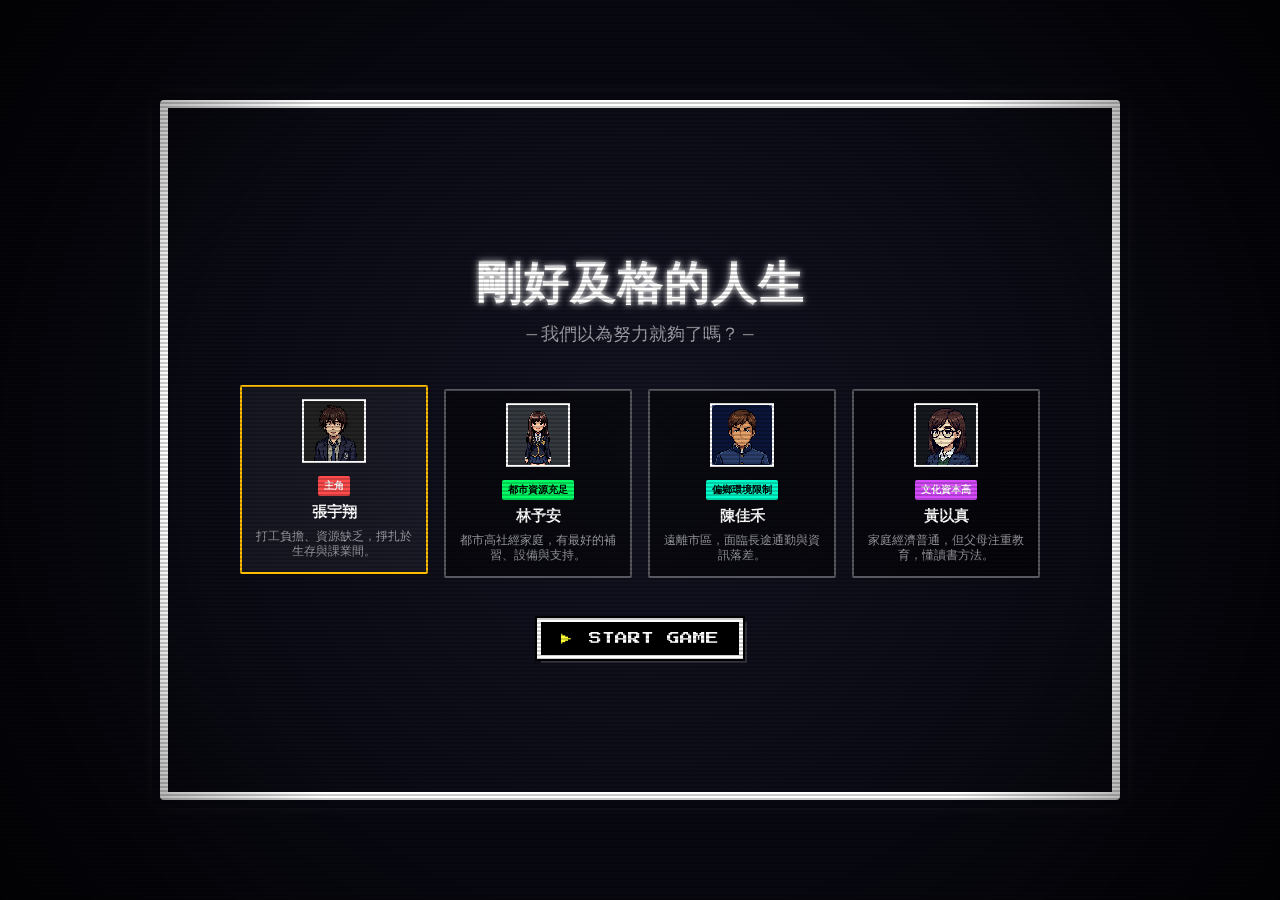
==== static/index.html @ dcbb6d12 "Initial commit" ====
<!DOCTYPE html>
<html lang="zh-TW">
<head>
    <meta charset="UTF-8">
    <meta name="viewport" content="width=device-width, initial-scale=1.0">
    <title>剛好及格的人生 - 互動網頁體驗</title>
    <meta name="description" content="《剛好及格的人生》是一個探討台灣教育與階級再製不平等的像素風互動式選擇遊戲。">
    <!-- Google Fonts Pixelify Sans and Press Start 2P -->
    <link rel="preconnect" href="https://fonts.googleapis.com">
    <link rel="preconnect" href="https://fonts.gstatic.com" crossorigin>
    <link href="https://fonts.googleapis.com/css2?family=Pixelify+Sans:wght@400..700&family=Press+Start+2P&display=swap" rel="stylesheet">
    <link rel="stylesheet" href="/static/index.css">
</head>
<body>
    <!-- Scanline overlays to enhance the retro CRT monitor aesthetic -->
    <div class="crt-overlay"></div>
    <div class="screen-scanlines"></div>

    <div class="game-container">
        <!-- HEADER STATS BAR (Visible during gameplay) -->
        <header id="game-header" class="retro-header hidden">
            <div class="character-identity">
                <span class="pixel-avatar-mini" style="background-image: url('/static/assets/avatar_yu_xiang.png')"></span>
                <div class="name-badge">
                    <div class="char-name">張宇翔</div>
                    <div class="char-class">LV.1 弱勢學生</div>
                </div>
            </div>
            
            <div class="stats-grid">
                <div class="stat-bar-container" id="stat-resource" title="資源：家庭支持、金錢、時間">
                    <span class="stat-label">RES</span>
                    <div class="stat-progress-bg">
                        <div class="stat-progress-fill" style="width: 100%"></div>
                    </div>
                    <span class="stat-val">10/10</span>
                </div>
                <div class="stat-bar-container" id="stat-learning" title="學習力：成績、準備程度、吸收能力">
                    <span class="stat-label">LRN</span>
                    <div class="stat-progress-bg">
                        <div class="stat-progress-fill" style="width: 50%"></div>
                    </div>
                    <span class="stat-val">5/10</span>
                </div>
                <div class="stat-bar-container" id="stat-stress" title="壓力：焦慮度、打工疲累、家庭責任">
                    <span class="stat-label">STR</span>
                    <div class="stat-progress-bg">
                        <div class="stat-progress-fill" style="width: 50%"></div>
                    </div>
                    <span class="stat-val">5/10</span>
                </div>
                <div class="stat-bar-container" id="stat-info" title="資訊感：機會認知、升學管道了解度">
                    <span class="stat-label">INF</span>
                    <div class="stat-progress-bg">
                        <div class="stat-progress-fill" style="width: 30%"></div>
                    </div>
                    <span class="stat-val">3/10</span>
                </div>
            </div>
        </header>

        <!-- START SCREEN -->
        <section id="screen-start" class="screen active">
            <div class="logo-area">
                <h1 class="game-title pixel-text glow">剛好及格的人生</h1>
                <p class="game-subtitle">─ 我們以為努力就夠了嗎？ ─</p>
            </div>
            <div class="character-showcase">
                <div class="showcase-card yu-xiang active">
                    <img src="/static/assets/avatar_yu_xiang.png" alt="張宇翔" class="pixel-avatar-large">
                    <div class="showcase-info">
                        <div class="badge red">主角</div>
                        <h3>張宇翔</h3>
                        <p>打工負擔、資源缺乏，掙扎於生存與課業間。</p>
                    </div>
                </div>
                <div class="showcase-card yu-an">
                    <img src="/static/assets/avatar_yu_an.png" alt="林予安" class="pixel-avatar-large">
                    <div class="showcase-info">
                        <div class="badge green">都市資源充足</div>
                        <h3>林予安</h3>
                        <p>都市高社經家庭，有最好的補習、設備與支持。</p>
                    </div>
                </div>
                <div class="showcase-card jia_he">
                    <img src="/static/assets/avatar_jia_he.png" alt="陳佳禾" class="pixel-avatar-large">
                    <div class="showcase-info">
                        <div class="badge blue">偏鄉環境限制</div>
                        <h3>陳佳禾</h3>
                        <p>遠離市區，面臨長途通勤與資訊落差。</p>
                    </div>
                </div>
                <div class="showcase-card yi_zhen">
                    <img src="/static/assets/avatar_yi_zhen.png" alt="黃以真" class="pixel-avatar-large">
                    <div class="showcase-info">
                        <div class="badge purple">文化資本高</div>
                        <h3>黃以真</h3>
                        <p>家庭經濟普通，但父母注重教育，懂讀書方法。</p>
                    </div>
                </div>
            </div>
            <button id="btn-start-game" class="retro-btn pulse">
                <span class="cursor">▶</span> START GAME
            </button>
        </section>

        <!-- INTRO SCREEN -->
        <section id="screen-intro" class="screen">
            <div class="retro-border-box scene-box" style="background-image: linear-gradient(rgba(0,0,0,0.5), rgba(0,0,0,0.5)), url('/static/assets/classroom_bg.png')">
                <div class="intro-dialog-bubble">
                    <h2 class="bubble-title">高中生活開始</h2>
                    <p id="intro-narrative-text"></p>
                </div>
            </div>
            <div class="action-area">
                <button id="btn-intro-next" class="retro-btn">
                    NEXT <span class="cursor">▶</span>
                </button>
            </div>
        </section>

        <!-- STAGE PLAY SCREEN -->
        <section id="screen-stage" class="screen">
            <div class="game-play-area">
                <div class="scene-visual-container" style="background-image: url('/static/assets/classroom_bg.png')">
                    <div class="sprite-container">
                        <img src="/static/assets/avatar_yu_xiang.png" alt="張宇翔" class="sprite-stand">
                    </div>
                    <div class="stage-tag pixel-text" id="stage-number-tag">STAGE 1</div>
                </div>

                <div class="retro-border-box dialogue-box">
                    <h3 class="scene-title" id="stage-scene-title">我是不是不夠努力？</h3>
                    <div class="dialogue-text-container">
                        <p class="dialogue-text" id="stage-scene-text"></p>
                    </div>
                </div>

                <div class="choices-container">
                    <h4 class="menu-header">主主角抉擇 Menu</h4>
                    <ul class="choices-list" id="stage-choices-list">
                        <!-- Choices will be injected dynamically -->
                    </ul>
                </div>
            </div>
        </section>

        <!-- RESOLVED PLOT & SHADOW COMPARISON SCREEN -->
        <section id="screen-result" class="screen">
            <div class="result-layout">
                <!-- Left Column: Protagonist result -->
                <div class="protagonist-result-column">
                    <div class="retro-border-box selection-result-box">
                        <h3 class="column-title"><span class="yellow-text">張宇翔</span> 的選擇後果</h3>
                        <p id="result-story-text" class="result-body-text"></p>
                        <div class="monologue-bubble">
                            <span class="bubble-tail"></span>
                            <p id="result-monologue-text" class="italic-text"></p>
                        </div>
                    </div>
                </div>

                <!-- Right Column: Shadow Character Comparisons -->
                <div class="shadow-comparison-column">
                    <h3 class="column-title retro-header-style"><span class="cyan-text">影子角色對照</span> (同選項比較)</h3>
                    <div class="shadow-cards-grid" id="result-shadow-grid">
                        <!-- Shadow cards will be injected dynamically -->
                    </div>
                </div>
            </div>

            <!-- Bottom: Reflections & Continue -->
            <div class="result-footer-box retro-border-box">
                <div class="reflection-msg">
                    <div class="msg-title">【議題反思】</div>
                    <p id="result-theme-text"></p>
                </div>
                <button id="btn-result-next" class="retro-btn">
                    CONTINUE <span class="cursor">▶</span>
                </button>
            </div>
        </section>

        <!-- STAGE CONCLUSION SCREEN -->
        <section id="screen-conclusion" class="screen">
            <div class="retro-border-box conclusion-box" style="background-image: linear-gradient(rgba(0,0,0,0.6), rgba(0,0,0,0.6)), url('/static/assets/classroom_bg.png')">
                <h2 class="conclusion-header glow">學年結算</h2>
                <div class="conclusion-content">
                    <p id="conclusion-text" class="conclusion-body"></p>
                </div>
            </div>
            <div class="action-area">
                <button id="btn-conclusion-next" class="retro-btn">
                    繼續下一步 <span class="cursor">▶</span>
                </button>
            </div>
        </section>

        <!-- ENDING SCREEN -->
        <section id="screen-ending" class="screen">
            <div class="ending-panel">
                <div class="ending-header-box retro-border-box">
                    <div class="badge-row">
                        <span class="ending-tag red">FINAL ENDING</span>
                    </div>
                    <h2 class="ending-title pixel-text glow" id="ending-name">剛好及格型</h2>
                </div>

                <div class="ending-main-grid">
                    <div class="ending-narrative retro-border-box">
                        <h3>結局劇情</h3>
                        <p id="ending-screen-text"></p>
                        <div class="ending-message-box">
                            <div class="ending-reflection-header">結語</div>
                            <p id="ending-reflection-text" class="ending-reflection"></p>
                        </div>
                    </div>

                    <div class="ending-stats-compare retro-border-box">
                        <h3>終局數值總結</h3>
                        <table class="retro-table">
                            <thead>
                                <tr>
                                    <th>數值</th>
                                    <th>宇翔 (你)</th>
                                    <th>予安 (都市)</th>
                                    <th>佳禾 (偏鄉)</th>
                                    <th>以真 (文化)</th>
                                </tr>
                            </thead>
                            <tbody id="ending-stats-table-body">
                                <!-- Stats comparison injected dynamically -->
                            </tbody>
                        </table>
                        <div class="analysis-box">
                            <div class="ending-analysis-header">結構分析</div>
                            <p id="ending-analysis-text"></p>
                        </div>
                    </div>
                </div>

                <div class="ending-action-area">
                    <button id="btn-go-reflections" class="retro-btn pulse">
                        進入結構反思 <span class="cursor">▶</span>
                    </button>
                </div>
            </div>
        </section>

        <!-- REFLECTION SCREEN -->
        <section id="screen-reflection" class="screen">
            <div class="reflection-layout">
                <div class="reflection-header-area">
                    <h2 class="reflection-title pixel-text glow">課後問題與討論</h2>
                    <div class="progress-step-indicator" id="reflection-progress">問題 1 / 3</div>
                </div>

                <div class="retro-border-box reflection-question-box">
                    <p id="reflection-q-text" class="question-text"></p>
                    <ul class="reflection-choices" id="reflection-choices-list">
                        <!-- Reflection choices injected dynamically -->
                    </ul>
                </div>

                <div class="retro-border-box reflection-feedback-box hidden" id="reflection-feedback-container">
                    <h3>【結構解析】</h3>
                    <p id="reflection-feedback-text"></p>
                    <button id="btn-next-reflection" class="retro-btn">
                        下一個問題 <span class="cursor">▶</span>
                    </button>
                </div>
            </div>
        </section>

        <!-- FINAL METAPHOR & CREDITS SCREEN -->
        <section id="screen-final" class="screen">
            <div class="final-metaphor-box retro-border-box" style="background-image: linear-gradient(rgba(0,0,0,0.7), rgba(0,0,0,0.7)), url('/static/assets/classroom_bg.png')">
                <div class="final-visual-scene">
                    <div class="runners-container">
                        <div class="runner-track track-1">
                            <div class="runner-label">林予安 (都市)</div>
                            <div class="runner-bar progress-full"></div>
                        </div>
                        <div class="runner-track track-2">
                            <div class="runner-label">陳佳禾 (偏鄉)</div>
                            <div class="runner-bar progress-medium-low"></div>
                        </div>
                        <div class="runner-track track-3">
                            <div class="runner-label">黃以真 (文化)</div>
                            <div class="runner-bar progress-medium-high"></div>
                        </div>
                        <div class="runner-track track-4 protagonist-track">
                            <div class="runner-label">張宇翔 (你 - 弱勢)</div>
                            <div class="runner-bar progress-low"></div>
                            <div class="runner-pack">背包 (重量: 99kg)</div>
                        </div>
                    </div>
                </div>
                
                <blockquote class="final-philosophical-quote">
                    「所以問題不是努力有沒有用。問題是：當每個人都被要求努力時，我們有沒有看見，有些人的努力，從一開始就比較貴？」
                </blockquote>

                <div class="final-credits">
                    <h1 class="credits-logo">剛好及格的人生</h1>
                    <p class="credits-text">教育再製與資源落差互動體驗 ‧ 期末專案</p>
                    <p class="credits-sub">本專案旨在以具體數值模型與互動故事呈現結構性教育資源不平等，感謝您的參與。</p>
                </div>
            </div>
            
            <div class="action-area">
                <button id="btn-restart-game" class="retro-btn pulse">
                    <span class="cursor">▶</span> REPLAY GAME
                </button>
            </div>
        </section>
    </div>
    
    <script src="/static/index.js"></script>
</body>
</html>
---- static/index.css ----
/* ==========================================================================
   《剛好及格的人生》- Retro Pixel Art Style CSS
   ========================================================================== */

/* RETRO COLOR PALETTE & CONSTANTS */
:root {
    --bg-black: #080810;
    --dialogue-black: #000000;
    --border-white: #ffffff;
    --border-grey: #585860;
    
    --stat-res: #ffbc00; /* Resource gold */
    --stat-lrn: #00ff66; /* Learning green */
    --stat-str: #ff4b4b; /* Stress red */
    --stat-inf: #00ffcc; /* Info cyan */
    --stat-sat: #d84bff; /* Satisfaction purple */
    --stat-sta: #ff6c00; /* Stability orange */
    
    --text-main: #ffffff;
    --text-dim: #a0a0a8;
    --text-yellow: #ffff33;
    --text-cyan: #33ffff;
    --text-green: #33ff33;
    --text-red: #ff3333;
}

/* BASE STYLES & RESET */
* {
    margin: 0;
    padding: 0;
    box-sizing: border-box;
    image-rendering: pixelated; /* Crucial for retro pixel art images */
    image-rendering: crisp-edges;
}

body {
    background-color: var(--bg-black);
    color: var(--text-main);
    font-family: 'Pixelify Sans', 'Courier New', Courier, Monaco, "Microsoft JhengHei", "PMingLiU", sans-serif;
    line-height: 1.6;
    overflow-x: hidden;
    height: 100vh;
    display: flex;
    justify-content: center;
    align-items: center;
}

/* CRT SCANLINE & VIGNETTE EFFECTS */
.crt-overlay {
    position: fixed;
    top: 0;
    left: 0;
    width: 100%;
    height: 100%;
    background: radial-gradient(circle, rgba(16, 16, 24, 0) 60%, rgba(0, 0, 0, 0.7) 100%);
    pointer-events: none;
    z-index: 9999;
}

.screen-scanlines {
    position: fixed;
    top: 0;
    left: 0;
    width: 100%;
    height: 100%;
    background: linear-gradient(
        rgba(18, 16, 16, 0) 50%, 
        rgba(0, 0, 0, 0.25) 50%
    );
    background-size: 100% 4px;
    pointer-events: none;
    z-index: 9998;
    opacity: 0.8;
}

/* GAME WINDOW CONTAINER */
.game-container {
    width: 100%;
    max-width: 960px;
    height: 100vh;
    max-height: 700px;
    background-color: var(--bg-black);
    border: 8px solid var(--border-white);
    box-shadow: 
        0 0 0 8px var(--bg-black),
        0 0 20px rgba(255, 255, 255, 0.15);
    display: flex;
    flex-direction: column;
    position: relative;
    overflow: hidden;
    border-radius: 4px;
}

/* SCREENS ROUTING */
.screen {
    display: none;
    flex-direction: column;
    flex: 1;
    padding: 24px;
    overflow-y: auto;
    width: 100%;
    height: 100%;
}

.screen.active {
    display: flex;
}

.hidden {
    display: none !important;
}

/* RETRO UI BOXES (Double Borders NES Style) */
.retro-border-box {
    border: 4px solid var(--border-white);
    background-color: var(--dialogue-black);
    padding: 16px;
    position: relative;
    box-shadow: 
        0 0 0 4px var(--dialogue-black),
        inset 0 0 0 4px var(--dialogue-black);
    border-radius: 2px;
}

/* TEXT FORMATTING */
.pixel-text {
    font-family: 'Press Start 2P', monospace;
    text-transform: uppercase;
}

.glow {
    text-shadow: 
        0 0 5px rgba(255, 255, 255, 0.8),
        0 0 10px rgba(255, 255, 255, 0.5);
}

.yellow-text { color: var(--text-yellow); }
.cyan-text { color: var(--text-cyan); }
.green-text { color: var(--text-green); }
.red-text { color: var(--text-red); }
.italic-text { font-style: italic; color: var(--text-dim); }

/* HEADER STATS PANEL */
.retro-header {
    background-color: var(--dialogue-black);
    border-bottom: 4px solid var(--border-white);
    padding: 12px 24px;
    display: flex;
    justify-content: space-between;
    align-items: center;
    z-index: 10;
}

.character-identity {
    display: flex;
    align-items: center;
    gap: 12px;
}

.pixel-avatar-mini {
    width: 36px;
    height: 36px;
    border: 2px solid var(--border-white);
    background-size: cover;
    background-position: center;
    background-repeat: no-repeat;
    background-color: #303030;
}

.name-badge .char-name {
    font-size: 1.1rem;
    font-weight: bold;
}

.name-badge .char-class {
    font-size: 0.75rem;
    color: var(--text-dim);
}

.stats-grid {
    display: grid;
    grid-template-columns: repeat(2, 180px);
    gap: 8px 16px;
}

.stat-bar-container {
    display: flex;
    align-items: center;
    gap: 8px;
    font-size: 0.8rem;
}

.stat-label {
    width: 32px;
    font-weight: bold;
    font-family: 'Press Start 2P', monospace;
    font-size: 0.65rem;
}

.stat-progress-bg {
    flex: 1;
    height: 12px;
    background-color: #202028;
    border: 2px solid var(--border-white);
    padding: 1px;
}

.stat-progress-fill {
    height: 100%;
    transition: width 0.5s ease-in-out;
}

#stat-resource .stat-progress-fill { background-color: var(--stat-res); }
#stat-learning .stat-progress-fill { background-color: var(--stat-lrn); }
#stat-stress .stat-progress-fill { background-color: var(--stat-str); }
#stat-info .stat-progress-fill { background-color: var(--stat-inf); }

#stat-resource .stat-label { color: var(--stat-res); }
#stat-learning .stat-label { color: var(--stat-lrn); }
#stat-stress .stat-label { color: var(--stat-str); }
#stat-info .stat-label { color: var(--stat-inf); }

.stat-val {
    font-size: 0.75rem;
    font-family: 'Press Start 2P', monospace;
    min-width: 48px;
    text-align: right;
    font-size: 0.55rem;
}

/* RETRO BUTTONS */
.retro-btn {
    background-color: var(--dialogue-black);
    color: var(--text-main);
    border: 4px solid var(--border-white);
    padding: 10px 20px;
    font-family: 'Press Start 2P', monospace;
    font-size: 0.8rem;
    cursor: pointer;
    outline: none;
    position: relative;
    box-shadow: 
        0 0 0 2px var(--dialogue-black),
        4px 4px 0 rgba(255,255,255,0.15);
    display: inline-block;
    transition: transform 0.05s;
}

.retro-btn:active {
    transform: translate(2px, 2px);
    box-shadow: 
        0 0 0 2px var(--dialogue-black),
        2px 2px 0 rgba(255,255,255,0.15);
}

.retro-btn:hover {
    background-color: var(--border-white);
    color: var(--dialogue-black);
}

.retro-btn:hover .cursor {
    color: var(--dialogue-black);
}

.retro-btn .cursor {
    color: var(--text-yellow);
    font-size: 0.7rem;
    display: inline-block;
    margin-right: 4px;
}

.pulse {
    animation: buttonPulse 1.5s infinite;
}

@keyframes buttonPulse {
    0% { box-shadow: 0 0 0 2px var(--dialogue-black), 4px 4px 0 rgba(255,255,255,0.15); }
    50% { box-shadow: 0 0 0 2px var(--dialogue-black), 0 0 10px var(--text-yellow); }
    100% { box-shadow: 0 0 0 2px var(--dialogue-black), 4px 4px 0 rgba(255,255,255,0.15); }
}

/* START SCREEN SPECIFIC */
#screen-start {
    justify-content: center;
    align-items: center;
    gap: 30px;
    background: radial-gradient(circle, rgba(20,20,35,1) 0%, rgba(8,8,16,1) 100%);
}

.logo-area {
    text-align: center;
}

.game-title {
    font-size: 2.8rem;
    margin-bottom: 8px;
    letter-spacing: 2px;
}

.game-subtitle {
    font-size: 1.1rem;
    color: var(--text-dim);
}

.character-showcase {
    display: flex;
    gap: 16px;
    width: 100%;
    max-width: 800px;
    margin: 10px 0;
}

.showcase-card {
    flex: 1;
    background-color: rgba(0,0,0,0.5);
    border: 2px solid var(--border-grey);
    padding: 12px;
    display: flex;
    flex-direction: column;
    align-items: center;
    text-align: center;
    cursor: pointer;
    transition: all 0.2s;
    border-radius: 2px;
}

.showcase-card:hover, .showcase-card.active {
    border-color: var(--border-white);
    transform: translateY(-4px);
    background-color: rgba(255,255,255,0.05);
}

.showcase-card.yu-xiang.active { border-color: var(--stat-res); }
.showcase-card.yu-an.active { border-color: var(--stat-lrn); }
.showcase-card.jia_he.active { border-color: var(--stat-inf); }
.showcase-card.yi_zhen.active { border-color: var(--stat-sat); }

.pixel-avatar-large {
    width: 64px;
    height: 64px;
    border: 2px solid var(--border-white);
    margin-bottom: 8px;
    background-color: #202020;
}

.showcase-info h3 {
    font-size: 0.95rem;
    margin-top: 4px;
}

.showcase-info p {
    font-size: 0.75rem;
    color: var(--text-dim);
    margin-top: 4px;
    line-height: 1.3;
}

.badge {
    font-size: 0.65rem;
    padding: 2px 6px;
    border-radius: 2px;
    display: inline-block;
    font-weight: bold;
}

.badge.red { background-color: var(--stat-str); color: #fff; }
.badge.green { background-color: var(--stat-lrn); color: #000; }
.badge.blue { background-color: var(--stat-inf); color: #000; }
.badge.purple { background-color: var(--stat-sat); color: #fff; }

/* SCENE & INTRO SPECIFIC */
.scene-box {
    flex: 1;
    width: 100%;
    background-size: cover;
    background-position: center;
    display: flex;
    justify-content: center;
    align-items: flex-end;
    border-radius: 2px;
}

.intro-dialog-bubble {
    background-color: var(--dialogue-black);
    border: 4px solid var(--border-white);
    padding: 16px;
    margin: 16px;
    width: calc(100% - 32px);
    box-shadow: 0 0 10px rgba(0,0,0,0.8);
}

.bubble-title {
    font-size: 1rem;
    color: var(--text-yellow);
    margin-bottom: 8px;
    border-bottom: 2px solid var(--border-white);
    padding-bottom: 4px;
}

.action-area {
    display: flex;
    justify-content: flex-end;
    margin-top: 16px;
}

/* GAMEPLAY STAGE SCREEN */
.game-play-area {
    display: flex;
    flex-direction: column;
    height: 100%;
    gap: 16px;
}

.scene-visual-container {
    height: 180px;
    background-size: cover;
    background-position: center;
    border: 4px solid var(--border-white);
    position: relative;
    display: flex;
    justify-content: center;
    align-items: flex-end;
    border-radius: 2px;
}

.sprite-container {
    width: 72px;
    height: 72px;
    margin-bottom: 8px;
    position: relative;
}

.sprite-stand {
    width: 100%;
    height: 100%;
    border: 2px solid var(--border-white);
    background-color: rgba(0,0,0,0.5);
}

.stage-tag {
    position: absolute;
    top: 12px;
    left: 12px;
    background-color: var(--dialogue-black);
    border: 2px solid var(--border-white);
    padding: 4px 8px;
    font-size: 0.65rem;
}

.dialogue-box {
    padding: 16px;
}

.scene-title {
    color: var(--text-yellow);
    font-size: 1rem;
    margin-bottom: 8px;
    border-bottom: 2px solid var(--border-grey);
    padding-bottom: 4px;
}

.dialogue-text-container {
    min-height: 60px;
}

.dialogue-text {
    font-size: 0.95rem;
    white-space: pre-line;
}

.choices-container {
    display: flex;
    flex-direction: column;
    gap: 8px;
}

.menu-header {
    font-size: 0.75rem;
    font-family: 'Press Start 2P', monospace;
    color: var(--text-dim);
    margin-left: 4px;
}

.choices-list {
    list-style: none;
    display: grid;
    grid-template-columns: repeat(2, 1fr);
    gap: 12px;
}

.choice-item-btn {
    width: 100%;
    background-color: var(--dialogue-black);
    border: 3px solid var(--border-grey);
    padding: 12px 16px;
    text-align: left;
    color: var(--text-main);
    font-size: 0.9rem;
    cursor: pointer;
    outline: none;
    display: flex;
    align-items: flex-start;
    gap: 8px;
    border-radius: 2px;
    transition: all 0.1s;
}

.choice-item-btn:hover {
    border-color: var(--border-white);
    background-color: #121220;
    box-shadow: 0 0 8px rgba(255, 255, 255, 0.2);
}

.choice-item-btn .choice-selector {
    color: var(--text-yellow);
    visibility: hidden;
    font-size: 0.75rem;
}

.choice-item-btn:hover .choice-selector {
    visibility: visible;
    animation: blinkCursor 0.8s infinite;
}

@keyframes blinkCursor {
    0%, 100% { opacity: 1; }
    50% { opacity: 0; }
}

/* RESULTS & SHADOW COMP SCREEN */
.result-layout {
    display: grid;
    grid-template-columns: 1fr 1fr;
    gap: 16px;
    flex: 1;
    overflow: hidden;
}

.selection-result-box {
    height: 100%;
    display: flex;
    flex-direction: column;
    gap: 12px;
    overflow-y: auto;
}

.column-title {
    font-size: 1.05rem;
    border-bottom: 2px solid var(--border-grey);
    padding-bottom: 6px;
    margin-bottom: 4px;
}

.result-body-text {
    font-size: 0.88rem;
    white-space: pre-line;
    flex: 1;
}

.monologue-bubble {
    background-color: #161625;
    border: 2px dashed var(--border-white);
    padding: 10px 14px;
    position: relative;
    border-radius: 4px;
    margin-top: 10px;
}

.monologue-bubble .bubble-tail {
    content: '';
    position: absolute;
    top: -10px;
    left: 20px;
    border-width: 0 10px 10px;
    border-style: solid;
    border-color: var(--border-white) transparent;
    display: block;
    width: 0;
}

.shadow-comparison-column {
    display: flex;
    flex-direction: column;
    gap: 12px;
    overflow-y: auto;
}

.shadow-cards-grid {
    display: flex;
    flex-direction: column;
    gap: 12px;
}

.shadow-card {
    background-color: var(--dialogue-black);
    border: 3px solid var(--border-grey);
    padding: 10px;
    display: flex;
    gap: 12px;
    align-items: flex-start;
    border-radius: 2px;
}

.shadow-card.yu-an { border-color: var(--stat-lrn); }
.shadow-card.jia_he { border-color: var(--stat-inf); }
.shadow-card.yi_zhen { border-color: var(--stat-sat); }

.shadow-card-avatar {
    width: 48px;
    height: 48px;
    border: 2px solid var(--border-white);
    background-size: cover;
    background-color: #202020;
    flex-shrink: 0;
}

.shadow-card-content {
    flex: 1;
}

.shadow-card-header {
    display: flex;
    justify-content: space-between;
    align-items: center;
    margin-bottom: 4px;
}

.shadow-card-name {
    font-size: 0.85rem;
    font-weight: bold;
}

.shadow-card-delta {
    font-size: 0.65rem;
    font-family: 'Press Start 2P', monospace;
}

.shadow-card-story {
    font-size: 0.75rem;
    color: var(--text-dim);
    line-height: 1.4;
    margin-bottom: 4px;
}

.shadow-card-highlight {
    font-size: 0.75rem;
    color: var(--text-yellow);
    font-weight: bold;
}

.result-footer-box {
    margin-top: 16px;
    display: flex;
    justify-content: space-between;
    align-items: center;
    gap: 20px;
}

.reflection-msg {
    flex: 1;
}

.reflection-msg .msg-title {
    font-size: 0.85rem;
    font-weight: bold;
    color: var(--stat-inf);
    margin-bottom: 4px;
}

.reflection-msg p {
    font-size: 0.8rem;
    color: var(--text-dim);
}

/* CONCLUSION SCREEN */
.conclusion-box {
    flex: 1;
    background-size: cover;
    background-position: center;
    display: flex;
    flex-direction: column;
    justify-content: center;
    align-items: center;
    padding: 40px;
    border-radius: 2px;
}

.conclusion-header {
    font-size: 1.8rem;
    margin-bottom: 24px;
    font-family: 'Press Start 2P', monospace;
}

.conclusion-content {
    background-color: rgba(0,0,0,0.85);
    border: 4px solid var(--border-white);
    padding: 24px;
    max-width: 600px;
    width: 100%;
}

.conclusion-body {
    font-size: 1rem;
    text-align: center;
    line-height: 1.8;
}

/* ENDING SCREEN STYLES */
.ending-panel {
    display: flex;
    flex-direction: column;
    gap: 16px;
    height: 100%;
}

.ending-header-box {
    text-align: center;
    padding: 16px;
}

.badge-row {
    margin-bottom: 6px;
}

.ending-tag {
    font-family: 'Press Start 2P', monospace;
    font-size: 0.65rem;
    background-color: var(--stat-str);
    padding: 4px 10px;
    font-weight: bold;
    border-radius: 2px;
}

.ending-title {
    font-size: 1.8rem;
    margin-top: 4px;
}

.ending-main-grid {
    display: grid;
    grid-template-columns: 1.2fr 0.8fr;
    gap: 16px;
    flex: 1;
    overflow: hidden;
}

.ending-narrative, .ending-stats-compare {
    height: 100%;
    overflow-y: auto;
    display: flex;
    flex-direction: column;
    gap: 12px;
}

.ending-narrative p {
    font-size: 0.88rem;
    white-space: pre-line;
}

.ending-message-box {
    background-color: #121220;
    border: 2px dashed var(--border-white);
    padding: 12px;
    border-radius: 2px;
}

.ending-reflection-header {
    color: var(--text-yellow);
    font-weight: bold;
    font-size: 0.85rem;
    margin-bottom: 4px;
    font-family: 'Press Start 2P', monospace;
}

.ending-reflection {
    font-size: 0.82rem;
    line-height: 1.5;
}

.retro-table {
    width: 100%;
    border-collapse: collapse;
    font-size: 0.78rem;
    text-align: center;
    border: 2px solid var(--border-white);
    margin-bottom: 12px;
}

.retro-table th, .retro-table td {
    border: 1px solid var(--border-grey);
    padding: 6px 4px;
}

.retro-table th {
    background-color: #202028;
    color: var(--text-yellow);
    font-weight: bold;
}

.ending-analysis-header {
    color: var(--stat-inf);
    font-weight: bold;
    font-size: 0.85rem;
    margin-bottom: 4px;
}

.analysis-box p {
    font-size: 0.78rem;
    color: var(--text-dim);
    line-height: 1.4;
}

.ending-action-area {
    display: flex;
    justify-content: center;
    padding-top: 8px;
}

/* REFLECTION SCREENS */
.reflection-layout {
    max-width: 600px;
    margin: 0 auto;
    width: 100%;
    display: flex;
    flex-direction: column;
    gap: 16px;
}

.reflection-header-area {
    text-align: center;
}

.reflection-title {
    font-size: 1.4rem;
    margin-bottom: 6px;
}

.progress-step-indicator {
    font-family: 'Press Start 2P', monospace;
    font-size: 0.65rem;
    color: var(--text-dim);
}

.reflection-question-box {
    padding: 24px;
}

.question-text {
    font-size: 1.05rem;
    font-weight: bold;
    margin-bottom: 16px;
    color: var(--text-yellow);
}

.reflection-choices {
    list-style: none;
    display: flex;
    flex-direction: column;
    gap: 12px;
}

.reflection-choices li button {
    width: 100%;
    text-align: left;
    background-color: var(--dialogue-black);
    color: var(--text-main);
    border: 2px solid var(--border-grey);
    padding: 10px 14px;
    font-size: 0.88rem;
    cursor: pointer;
    border-radius: 2px;
    transition: all 0.1s;
}

.reflection-choices li button:hover {
    border-color: var(--border-white);
    background-color: #121220;
}

.reflection-feedback-box {
    padding: 16px;
    display: flex;
    flex-direction: column;
    gap: 12px;
}

.reflection-feedback-box h3 {
    color: var(--stat-lrn);
    font-size: 0.95rem;
    font-family: 'Press Start 2P', monospace;
}

.reflection-feedback-box p {
    font-size: 0.85rem;
    color: var(--text-dim);
}

/* FINAL METAPHOR & CREDITS */
.final-metaphor-box {
    flex: 1;
    background-size: cover;
    background-position: center;
    display: flex;
    flex-direction: column;
    justify-content: space-between;
    padding: 24px;
    border-radius: 2px;
    gap: 20px;
}

.final-visual-scene {
    background-color: rgba(0,0,0,0.85);
    border: 3px solid var(--border-white);
    padding: 16px;
    border-radius: 2px;
}

.runners-container {
    display: flex;
    flex-direction: column;
    gap: 16px;
}

.runner-track {
    display: flex;
    flex-direction: column;
    gap: 4px;
}

.runner-label {
    font-size: 0.78rem;
    font-weight: bold;
}

.runner-bar {
    height: 16px;
    border: 2px solid var(--border-white);
    background-color: #202028;
    position: relative;
    padding: 1px;
}

.runner-bar::after {
    content: '';
    display: block;
    height: 100%;
    background-color: var(--stat-inf);
}

.progress-full::after { width: 90%; background-color: var(--stat-lrn); }
.progress-medium-high::after { width: 70%; background-color: var(--stat-res); }
.progress-medium-low::after { width: 45%; background-color: var(--stat-inf); }
.progress-low::after { width: 15%; background-color: var(--stat-str); }

.protagonist-track {
    position: relative;
}

.runner-pack {
    position: absolute;
    right: 0;
    top: -4px;
    background-color: var(--stat-str);
    color: #fff;
    font-size: 0.62rem;
    font-family: 'Press Start 2P', monospace;
    padding: 2px 6px;
    border-radius: 2px;
    border: 1px solid var(--border-white);
    animation: weightsBlink 1.5s infinite;
}

@keyframes weightsBlink {
    0%, 100% { opacity: 1; }
    50% { opacity: 0.7; }
}

.final-philosophical-quote {
    font-size: 0.98rem;
    text-align: center;
    line-height: 1.6;
    color: var(--text-yellow);
    font-style: italic;
    max-width: 700px;
    margin: 0 auto;
    background-color: rgba(0,0,0,0.85);
    border: 2px solid var(--border-white);
    padding: 12px 20px;
    border-radius: 2px;
}

.final-credits {
    text-align: center;
    background-color: rgba(0,0,0,0.85);
    border: 3px solid var(--border-white);
    padding: 16px;
    border-radius: 2px;
}

.credits-logo {
    font-size: 1.5rem;
    margin-bottom: 4px;
    font-family: 'Press Start 2P', monospace;
    color: var(--border-white);
}

.credits-text {
    font-size: 0.85rem;
    font-weight: bold;
    color: var(--text-dim);
}

.credits-sub {
    font-size: 0.72rem;
    color: #686870;
    margin-top: 6px;
}

/* RESPONSIVENESS AND SCALE Adjustments for small screens */
@media (max-height: 720px) {
    .game-container {
        max-height: 100vh;
        border: none;
    }
}

@media (max-width: 768px) {
    .stats-grid {
        grid-template-columns: repeat(2, 130px);
    }
    
    .choices-list {
        grid-template-columns: 1fr;
    }
    
    .result-layout {
        grid-template-columns: 1fr;
        overflow-y: auto;
    }
    
    .ending-main-grid {
        grid-template-columns: 1fr;
    }
    
    .game-title {
        font-size: 2rem;
    }
    
    .character-showcase {
        flex-wrap: wrap;
    }
    
    .showcase-card {
        flex: 1 1 40%;
    }
}
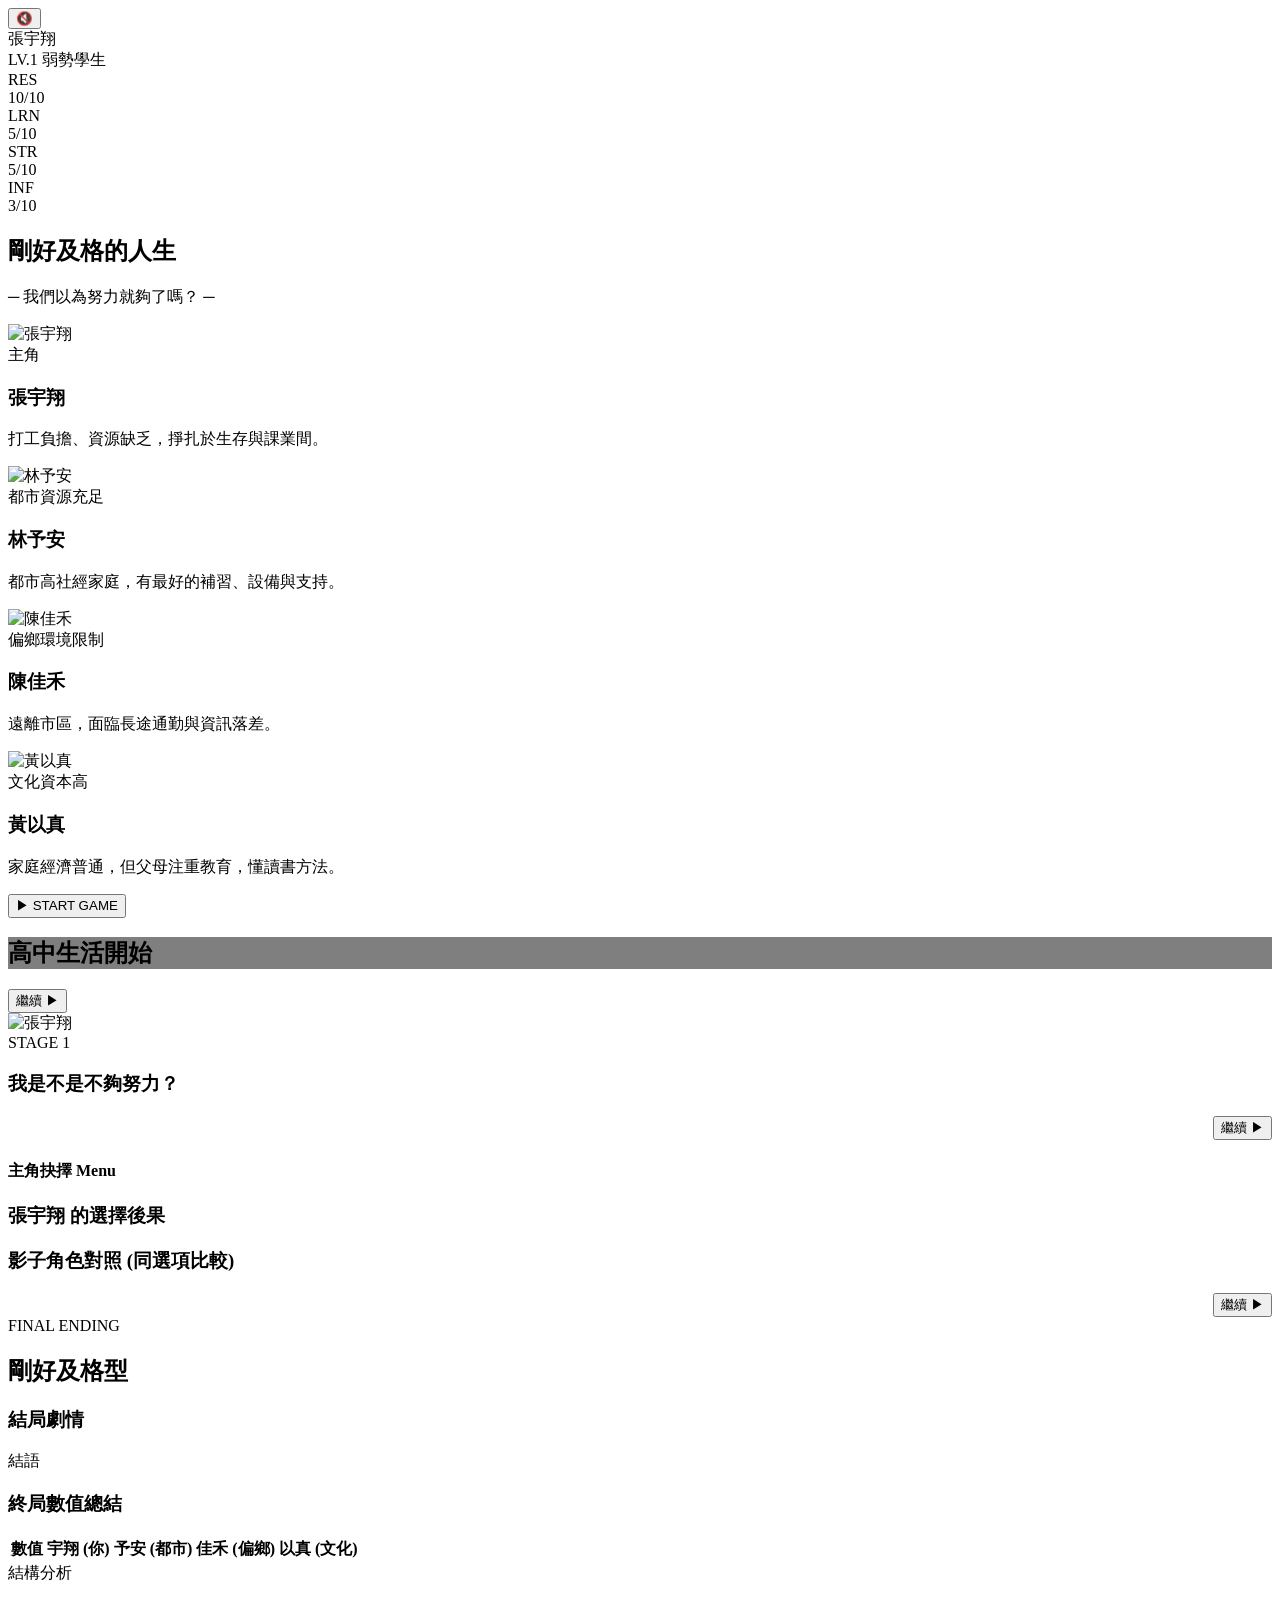
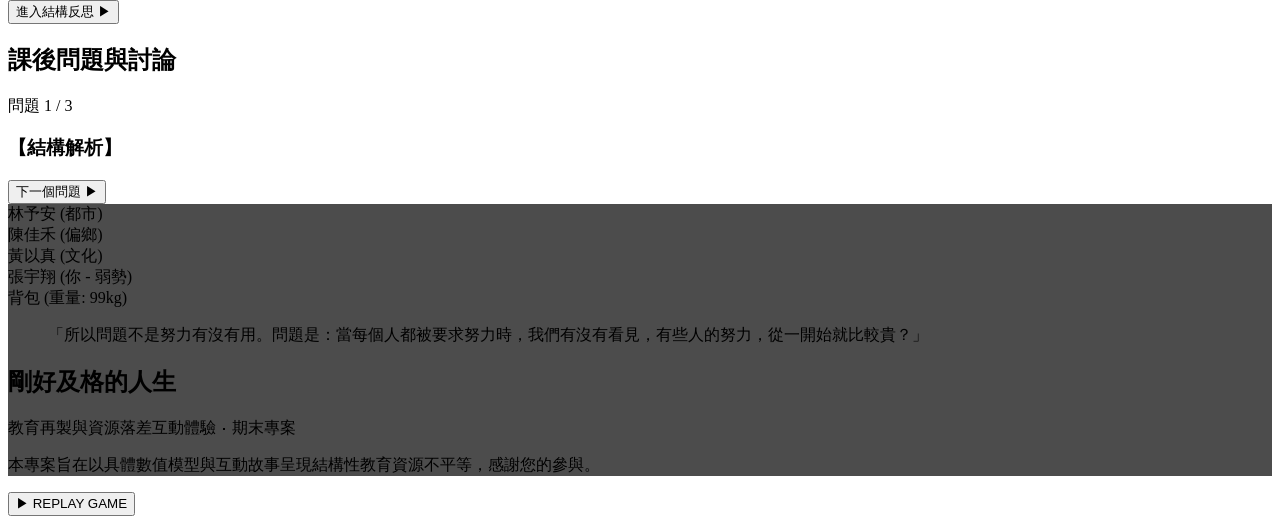
==== commit 017b709a: "feat: add 8-bit retro music and sound effects synthesized via Web Audio API" ====
--- a/static/index.html
+++ b/static/index.html
@@ -9,18 +9,23 @@
     <link rel="preconnect" href="https://fonts.googleapis.com">
     <link rel="preconnect" href="https://fonts.gstatic.com" crossorigin>
     <link href="https://fonts.googleapis.com/css2?family=Pixelify+Sans:wght@400..700&family=Press+Start+2P&display=swap" rel="stylesheet">
-    <link rel="stylesheet" href="/static/index.css">
+    <link rel="stylesheet" href="static/index.css">
 </head>
 <body>
     <!-- Scanline overlays to enhance the retro CRT monitor aesthetic -->
     <div class="crt-overlay"></div>
     <div class="screen-scanlines"></div>
 
+    <!-- AUDIO TOGGLE BUTTON -->
+    <button id="btn-audio-toggle" class="audio-toggle-btn" title="開啟/關閉音樂">
+        <span class="audio-icon">🔇</span>
+    </button>
+
     <div class="game-container">
         <!-- HEADER STATS BAR (Visible during gameplay) -->
         <header id="game-header" class="retro-header hidden">
             <div class="character-identity">
-                <span class="pixel-avatar-mini" style="background-image: url('/static/assets/avatar_yu_xiang.png')"></span>
+                <span class="pixel-avatar-mini" style="background-image: url('static/assets/avatar_yu_xiang.png')"></span>
                 <div class="name-badge">
                     <div class="char-name">張宇翔</div>
                     <div class="char-class">LV.1 弱勢學生</div>
@@ -67,7 +72,7 @@
             </div>
             <div class="character-showcase">
                 <div class="showcase-card yu-xiang active">
-                    <img src="/static/assets/avatar_yu_xiang.png" alt="張宇翔" class="pixel-avatar-large">
+                    <img src="static/assets/avatar_yu_xiang.png" alt="張宇翔" class="pixel-avatar-large">
                     <div class="showcase-info">
                         <div class="badge red">主角</div>
                         <h3>張宇翔</h3>
@@ -75,7 +80,7 @@
                     </div>
                 </div>
                 <div class="showcase-card yu-an">
-                    <img src="/static/assets/avatar_yu_an.png" alt="林予安" class="pixel-avatar-large">
+                    <img src="static/assets/avatar_yu_an.png" alt="林予安" class="pixel-avatar-large">
                     <div class="showcase-info">
                         <div class="badge green">都市資源充足</div>
                         <h3>林予安</h3>
@@ -83,7 +88,7 @@
                     </div>
                 </div>
                 <div class="showcase-card jia_he">
-                    <img src="/static/assets/avatar_jia_he.png" alt="陳佳禾" class="pixel-avatar-large">
+                    <img src="static/assets/avatar_jia_he.png" alt="陳佳禾" class="pixel-avatar-large">
                     <div class="showcase-info">
                         <div class="badge blue">偏鄉環境限制</div>
                         <h3>陳佳禾</h3>
@@ -91,7 +96,7 @@
                     </div>
                 </div>
                 <div class="showcase-card yi_zhen">
-                    <img src="/static/assets/avatar_yi_zhen.png" alt="黃以真" class="pixel-avatar-large">
+                    <img src="static/assets/avatar_yi_zhen.png" alt="黃以真" class="pixel-avatar-large">
                     <div class="showcase-info">
                         <div class="badge purple">文化資本高</div>
                         <h3>黃以真</h3>
@@ -106,7 +111,7 @@
 
         <!-- INTRO SCREEN -->
         <section id="screen-intro" class="screen">
-            <div class="retro-border-box scene-box" style="background-image: linear-gradient(rgba(0,0,0,0.5), rgba(0,0,0,0.5)), url('/static/assets/classroom_bg.png')">
+            <div class="retro-border-box scene-box" style="background-image: linear-gradient(rgba(0,0,0,0.5), rgba(0,0,0,0.5)), url('static/assets/classroom_bg.png')">
                 <div class="intro-dialog-bubble">
                     <h2 class="bubble-title">高中生活開始</h2>
                     <p id="intro-narrative-text"></p>
@@ -114,7 +119,7 @@
             </div>
             <div class="action-area">
                 <button id="btn-intro-next" class="retro-btn">
-                    NEXT <span class="cursor">▶</span>
+                    繼續 <span class="cursor">▶</span>
                 </button>
             </div>
         </section>
@@ -122,9 +127,9 @@
         <!-- STAGE PLAY SCREEN -->
         <section id="screen-stage" class="screen">
             <div class="game-play-area">
-                <div class="scene-visual-container" style="background-image: url('/static/assets/classroom_bg.png')">
+                <div class="scene-visual-container" style="background-image: url('static/assets/classroom_bg.png')">
                     <div class="sprite-container">
-                        <img src="/static/assets/avatar_yu_xiang.png" alt="張宇翔" class="sprite-stand">
+                        <img src="static/assets/avatar_yu_xiang.png" alt="張宇翔" class="sprite-stand">
                     </div>
                     <div class="stage-tag pixel-text" id="stage-number-tag">STAGE 1</div>
                 </div>
@@ -134,10 +139,15 @@
                     <div class="dialogue-text-container">
                         <p class="dialogue-text" id="stage-scene-text"></p>
                     </div>
+                    <div class="dialogue-btn-area" style="text-align: right; margin-top: 8px;">
+                        <button id="btn-dialogue-next" class="retro-btn hidden">
+                            繼續 <span class="cursor">▶</span>
+                        </button>
+                    </div>
                 </div>
 
                 <div class="choices-container">
-                    <h4 class="menu-header">主主角抉擇 Menu</h4>
+                    <h4 class="menu-header">主角抉擇 Menu</h4>
                     <ul class="choices-list" id="stage-choices-list">
                         <!-- Choices will be injected dynamically -->
                     </ul>
@@ -149,7 +159,7 @@
         <section id="screen-result" class="screen">
             <div class="result-layout">
                 <!-- Left Column: Protagonist result -->
-                <div class="protagonist-result-column">
+                <div class="protagonist-result-column" id="result-proto-col">
                     <div class="retro-border-box selection-result-box">
                         <h3 class="column-title"><span class="yellow-text">張宇翔</span> 的選擇後果</h3>
                         <p id="result-story-text" class="result-body-text"></p>
@@ -161,7 +171,7 @@
                 </div>
 
                 <!-- Right Column: Shadow Character Comparisons -->
-                <div class="shadow-comparison-column">
+                <div class="shadow-comparison-column hidden" id="result-shadow-col">
                     <h3 class="column-title retro-header-style"><span class="cyan-text">影子角色對照</span> (同選項比較)</h3>
                     <div class="shadow-cards-grid" id="result-shadow-grid">
                         <!-- Shadow cards will be injected dynamically -->
@@ -170,31 +180,14 @@
             </div>
 
             <!-- Bottom: Reflections & Continue -->
-            <div class="result-footer-box retro-border-box">
-                <div class="reflection-msg">
-                    <div class="msg-title">【議題反思】</div>
-                    <p id="result-theme-text"></p>
-                </div>
+            <div class="result-footer-box" style="text-align: right; margin-top: 16px;">
                 <button id="btn-result-next" class="retro-btn">
-                    CONTINUE <span class="cursor">▶</span>
+                    繼續 <span class="cursor">▶</span>
                 </button>
             </div>
         </section>
 
-        <!-- STAGE CONCLUSION SCREEN -->
-        <section id="screen-conclusion" class="screen">
-            <div class="retro-border-box conclusion-box" style="background-image: linear-gradient(rgba(0,0,0,0.6), rgba(0,0,0,0.6)), url('/static/assets/classroom_bg.png')">
-                <h2 class="conclusion-header glow">學年結算</h2>
-                <div class="conclusion-content">
-                    <p id="conclusion-text" class="conclusion-body"></p>
-                </div>
-            </div>
-            <div class="action-area">
-                <button id="btn-conclusion-next" class="retro-btn">
-                    繼續下一步 <span class="cursor">▶</span>
-                </button>
-            </div>
-        </section>
+
 
         <!-- ENDING SCREEN -->
         <section id="screen-ending" class="screen">
@@ -274,7 +267,7 @@
 
         <!-- FINAL METAPHOR & CREDITS SCREEN -->
         <section id="screen-final" class="screen">
-            <div class="final-metaphor-box retro-border-box" style="background-image: linear-gradient(rgba(0,0,0,0.7), rgba(0,0,0,0.7)), url('/static/assets/classroom_bg.png')">
+            <div class="final-metaphor-box retro-border-box" style="background-image: linear-gradient(rgba(0,0,0,0.7), rgba(0,0,0,0.7)), url('static/assets/classroom_bg.png')">
                 <div class="final-visual-scene">
                     <div class="runners-container">
                         <div class="runner-track track-1">
@@ -316,6 +309,6 @@
         </section>
     </div>
     
-    <script src="/static/index.js"></script>
+    <script src="static/index.js"></script>
 </body>
 </html>
